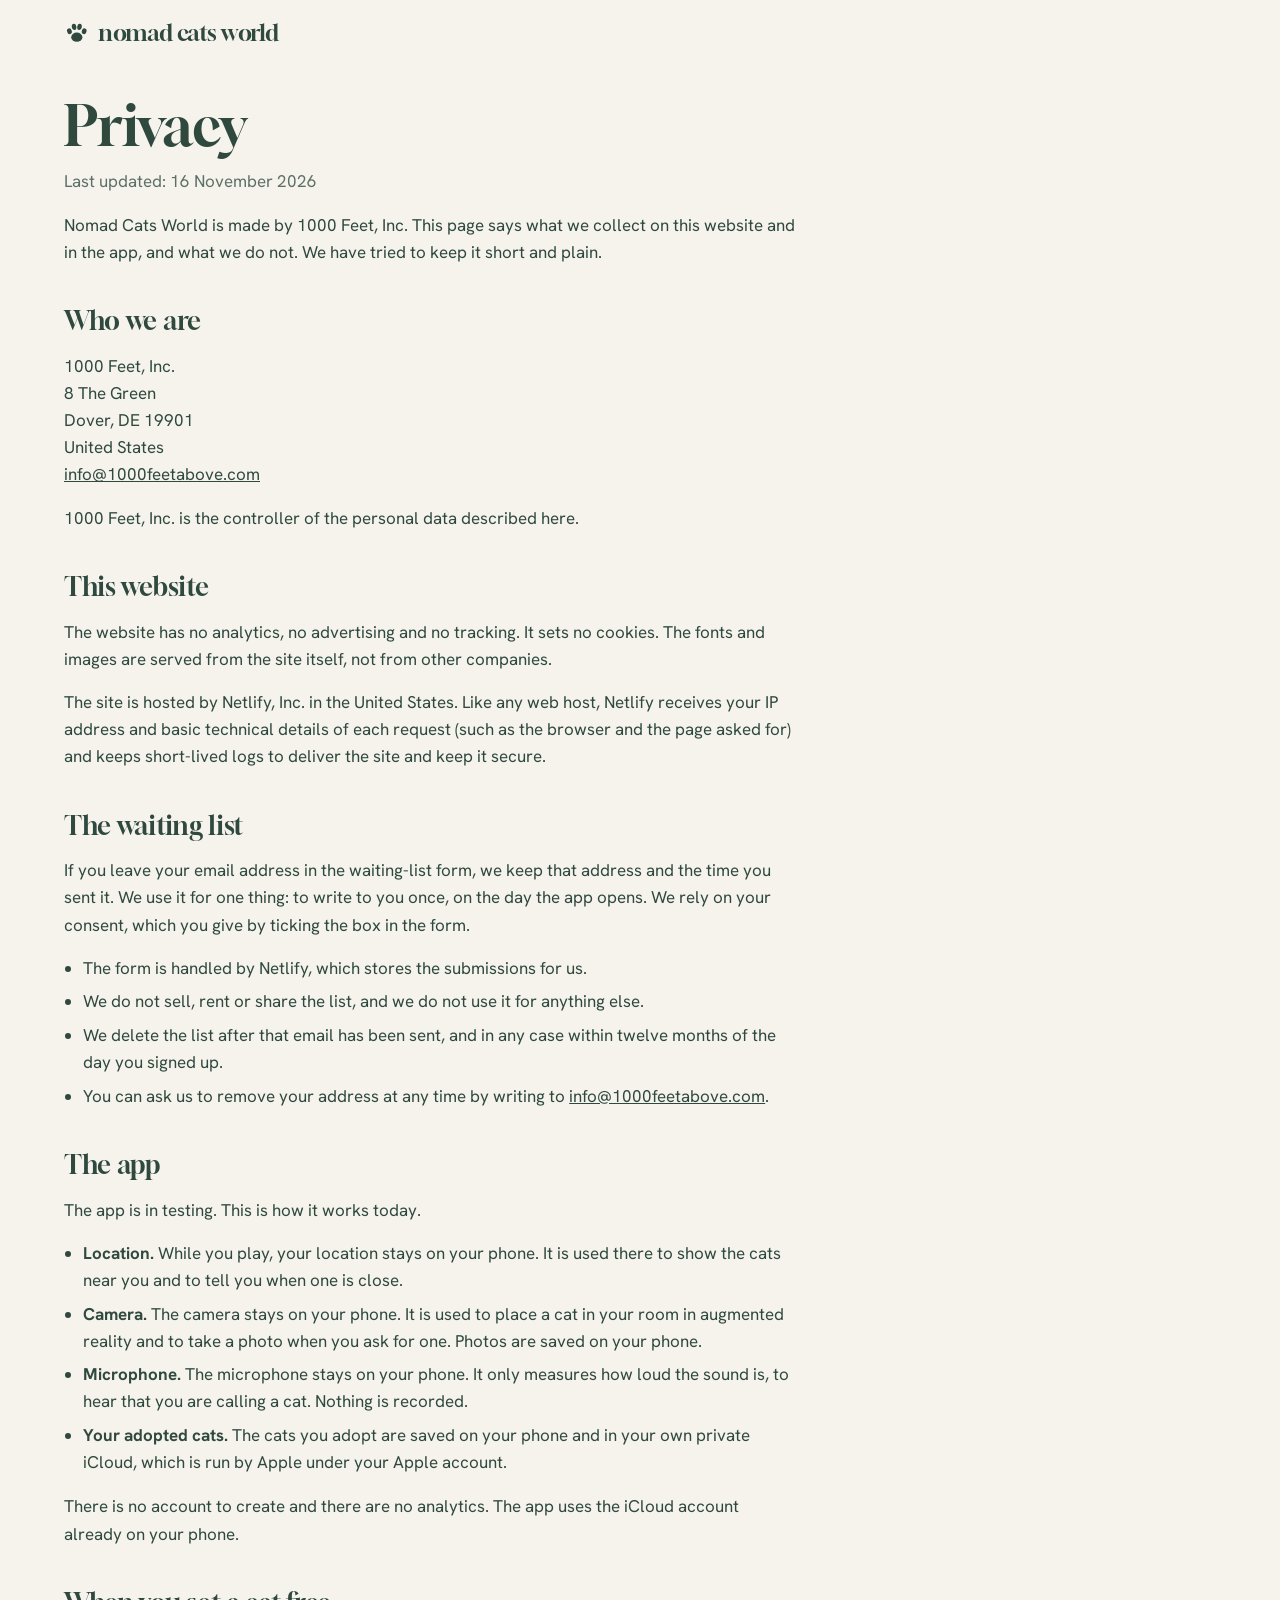
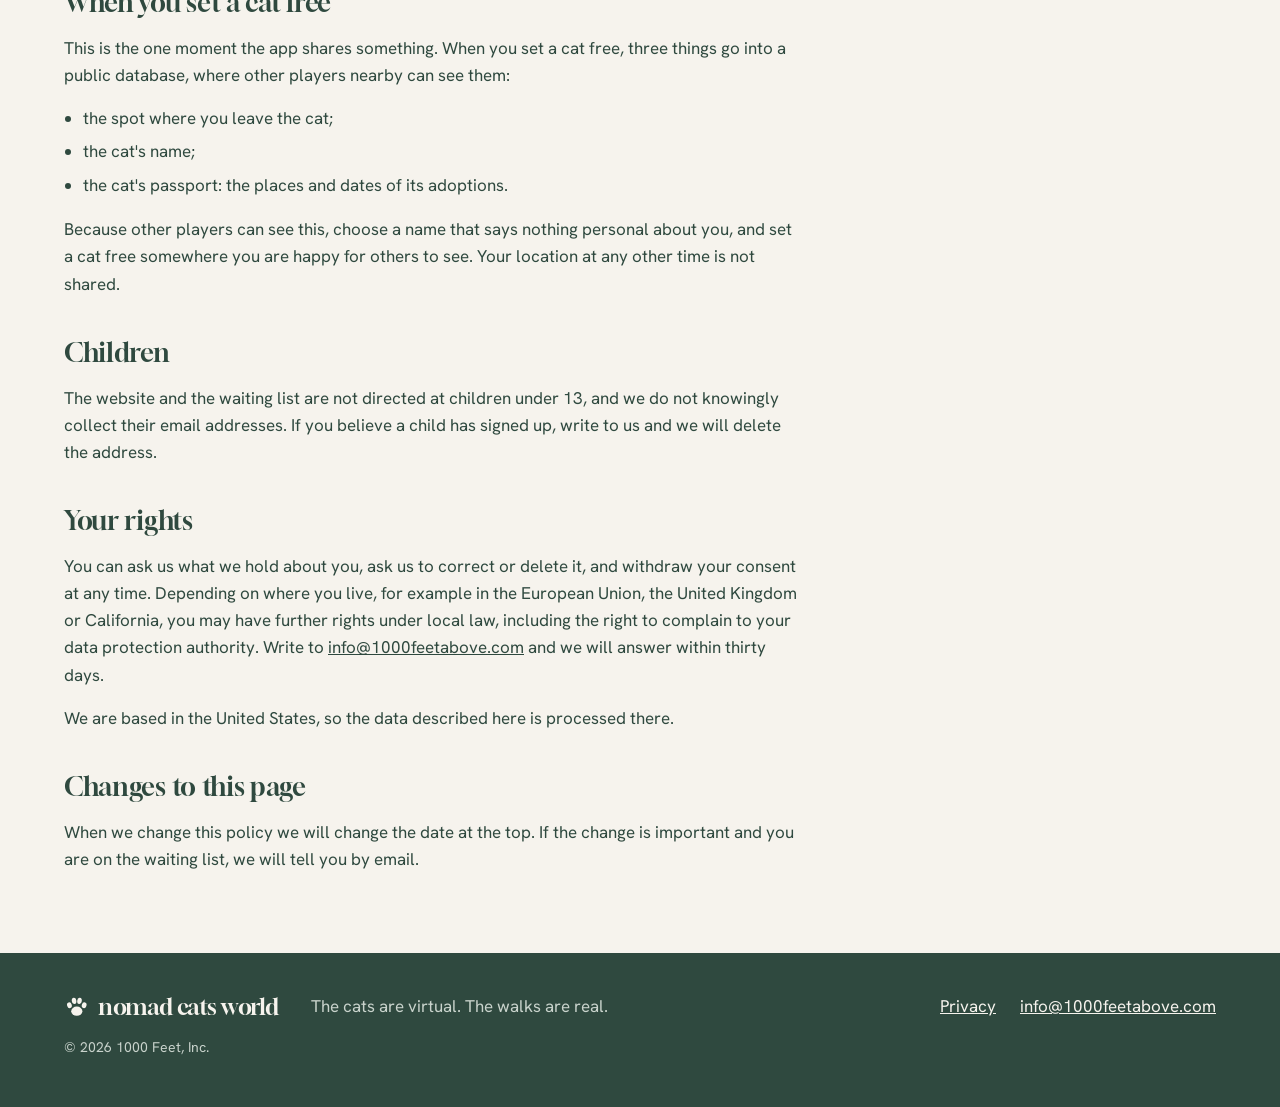
==== sito/privacy.html @ 77ed83c0 "Publish only sito/, update privacy for 0.18 and the contact address - Move the site into sito/ and s" ====
<!DOCTYPE html>
<html lang="en">
<head>
  <meta charset="utf-8">
  <meta name="viewport" content="width=device-width, initial-scale=1">
  <title>Privacy — Nomad Cats World</title>
  <meta name="description" content="What Nomad Cats World collects on this website and in the app, and what it does not.">
  <link rel="canonical" href="https://nomadcatsworld.com/privacy.html">
  <link rel="icon" href="assets/favicon.svg" type="image/svg+xml">
  <link rel="stylesheet" href="css/styles.css">
</head>
<body>
  <a class="skip" href="#main">Skip to content</a>
  <header class="top">
    <a class="wordmark" href="index.html" aria-label="Nomad Cats World, home">
      <svg viewBox="0 0 32 32" aria-hidden="true"><use href="#paw"/></svg>
      <span>nomad cats world</span>
    </a>
  </header>

  <!-- TODO(site): this is a plain-language draft written from how the app and site work today.
       Have a lawyer review it before the waiting list or the app goes live, and update it
       whenever the app changes (accounts, a server, purchases, analytics). -->
  <main id="main" class="legal">
    <h1>Privacy</h1>
    <p class="legal-date">Last updated: 16 November 2026</p>
    <p>Nomad Cats World is made by 1000 Feet, Inc. This page says what we collect on this website and in the app, and what we do not. We have tried to keep it short and plain.</p>

    <h2>Who we are</h2>
    <address>
      1000 Feet, Inc.<br>
      8 The Green<br>
      Dover, DE 19901<br>
      United States<br>
      <a href="mailto:info@1000feetabove.com">info@1000feetabove.com</a>
    </address>
    <p>1000 Feet, Inc. is the controller of the personal data described here.</p>

    <h2>This website</h2>
    <p>The website has no analytics, no advertising and no tracking. It sets no cookies. The fonts and images are served from the site itself, not from other companies.</p>
    <p>The site is hosted by Netlify, Inc. in the United States. Like any web host, Netlify receives your IP address and basic technical details of each request (such as the browser and the page asked for) and keeps short-lived logs to deliver the site and keep it secure.</p>

    <h2>The waiting list</h2>
    <p>If you leave your email address in the waiting-list form, we keep that address and the time you sent it. We use it for one thing: to write to you once, on the day the app opens. We rely on your consent, which you give by ticking the box in the form.</p>
    <ul>
      <li>The form is handled by Netlify, which stores the submissions for us.</li>
      <li>We do not sell, rent or share the list, and we do not use it for anything else.</li>
      <li>We delete the list after that email has been sent, and in any case within twelve months of the day you signed up.</li>
      <li>You can ask us to remove your address at any time by writing to <a href="mailto:info@1000feetabove.com">info@1000feetabove.com</a>.</li>
    </ul>

    <h2>The app</h2>
    <p>The app is in testing. This is how it works today.</p>
    <ul>
      <li><strong>Location.</strong> While you play, your location stays on your phone. It is used there to show the cats near you and to tell you when one is close.</li>
      <li><strong>Camera.</strong> The camera stays on your phone. It is used to place a cat in your room in augmented reality and to take a photo when you ask for one. Photos are saved on your phone.</li>
      <li><strong>Microphone.</strong> The microphone stays on your phone. It only measures how loud the sound is, to hear that you are calling a cat. Nothing is recorded.</li>
      <li><strong>Your adopted cats.</strong> The cats you adopt are saved on your phone and in your own private iCloud, which is run by Apple under your Apple account.</li>
    </ul>
    <p>There is no account to create and there are no analytics. The app uses the iCloud account already on your phone.</p>

    <h2>When you set a cat free</h2>
    <p>This is the one moment the app shares something. When you set a cat free, three things go into a public database, where other players nearby can see them:</p>
    <ul>
      <li>the spot where you leave the cat;</li>
      <li>the cat's name;</li>
      <li>the cat's passport: the places and dates of its adoptions.</li>
    </ul>
    <p>Because other players can see this, choose a name that says nothing personal about you, and set a cat free somewhere you are happy for others to see. Your location at any other time is not shared.</p>

    <h2>Children</h2>
    <p>The website and the waiting list are not directed at children under 13, and we do not knowingly collect their email addresses. If you believe a child has signed up, write to us and we will delete the address.</p>

    <h2>Your rights</h2>
    <p>You can ask us what we hold about you, ask us to correct or delete it, and withdraw your consent at any time. Depending on where you live, for example in the European Union, the United Kingdom or California, you may have further rights under local law, including the right to complain to your data protection authority. Write to <a href="mailto:info@1000feetabove.com">info@1000feetabove.com</a> and we will answer within thirty days.</p>
    <p>We are based in the United States, so the data described here is processed there.</p>

    <h2>Changes to this page</h2>
    <p>When we change this policy we will change the date at the top. If the change is important and you are on the waiting list, we will tell you by email.</p>
  </main>

  <footer class="foot">
    <a class="wordmark" href="index.html">
      <svg viewBox="0 0 32 32" aria-hidden="true"><use href="#paw"/></svg>
      <span>nomad cats world</span>
    </a>
    <p>The cats are virtual. The walks are real.</p>
    <nav aria-label="Legal and contact">
      <a href="privacy.html" aria-current="page">Privacy</a>
      <a href="mailto:info@1000feetabove.com">info@1000feetabove.com</a>
    </nav>
    <p class="foot-legal">© 2026 1000 Feet, Inc.</p>
  </footer>

  <svg width="0" height="0" style="position:absolute" aria-hidden="true">
    <symbol id="paw" viewBox="0 0 32 32">
      <ellipse cx="16" cy="21.500" rx="7" ry="5.800"/>
      <ellipse cx="6.800" cy="14" rx="2.900" ry="3.700" transform="rotate(-18 6.800 14)"/>
      <ellipse cx="12.600" cy="8.600" rx="2.900" ry="3.900" transform="rotate(-6 12.600 8.600)"/>
      <ellipse cx="19.400" cy="8.600" rx="2.900" ry="3.900" transform="rotate(6 19.400 8.600)"/>
      <ellipse cx="25.200" cy="14" rx="2.900" ry="3.700" transform="rotate(18 25.200 14)"/>
    </symbol>
  </svg>
</body>
</html>
---- sito/css/styles.css ----
/* Nomad Cats World — site styles.
   Tokens come from the app: paper, ink green, and the journey scale that the
   map uses for cats with longer stories (gold for one journey, navy for a hundred). */
@font-face {
  font-family: "Gloock"; font-style: normal; font-weight: 400; font-display: swap;
  src: url("../assets/fonts/gloock-latin.woff2") format("woff2");
}
@font-face {
  font-family: "Hanken Grotesk"; font-style: normal; font-weight: 100 900; font-display: swap;
  src: url("../assets/fonts/hanken-grotesk-latin.woff2") format("woff2");
}
:root {
  --paper: #F6F3ED;
  --paper-deep: #ECE7DC;
  --ink: #2F493F;
  --ink-soft: #5C7067;
  --cushion: #B9C79A;
  --white: #FFFFFF;
  --j1: #F0C35A; --j2: #E08A3C; --j3: #C4423F; --j4: #A8326F; --j5: #6B2D82; --j6: #2B2A63;
  --journey: linear-gradient(90deg, var(--j1), var(--j2), var(--j3), var(--j4), var(--j5), var(--j6));
  --display: "Gloock", "Iowan Old Style", "Palatino Linotype", Georgia, serif;
  --text: "Hanken Grotesk", system-ui, -apple-system, "Segoe UI", sans-serif;
  --measure: 34rem;
  --gutter: clamp(1.25rem, 5vw, 4.5rem);
}

*, *::before, *::after { box-sizing: border-box; }
html { scroll-behavior: smooth; }
body {
  margin: 0;
  background: var(--paper);
  color: var(--ink);
  font: 400 1.0625rem/1.6 var(--text);
  -webkit-font-smoothing: antialiased;
}
img { max-width: 100%; height: auto; display: block; }
a { color: inherit; }
:focus-visible { outline: 3px solid var(--j4); outline-offset: 3px; border-radius: 4px; }
h1, h2, h3 { font-family: var(--display); font-weight: 400; margin: 0; letter-spacing: -0.012em; }
h1 { font-size: clamp(2.75rem, 7.2vw, 5.75rem); line-height: 0.98; }
h2 { font-size: clamp(2rem, 4.4vw, 3.25rem); line-height: 1.05; }
h3 { font-size: 1.45rem; line-height: 1.2; }
p { margin: 0; }

.skip { position: absolute; left: -999px; top: 0; background: var(--ink); color: var(--paper); padding: .6rem 1rem; z-index: 10; }
.skip:focus { left: 1rem; top: 1rem; }

/* Header */
.top {
  display: flex; align-items: center; justify-content: space-between; gap: 1.5rem;
  padding: 1.25rem var(--gutter);
}
.wordmark { display: inline-flex; align-items: center; gap: .55rem; text-decoration: none; font: 400 1.45rem/1 var(--display); letter-spacing: -0.02em; }
.wordmark, .top nav .nav-get { white-space: nowrap; }
.wordmark svg { width: 1.6rem; height: 1.6rem; fill: var(--ink); }
.top nav { display: flex; align-items: center; gap: clamp(.9rem, 2.4vw, 2rem); font-weight: 500; font-size: .98rem; }
.top nav a { text-decoration: none; padding: .35rem 0; border-bottom: 2px solid transparent; }
.top nav a:hover { border-bottom-color: var(--ink); }
.top nav .nav-get { background: var(--ink); color: var(--paper); padding: .6rem 1.1rem; border-radius: 999px; border: 0; }
.top nav .nav-get:hover { background: #223830; }

/* Hero */
.hero {
  display: grid; grid-template-columns: minmax(0, 1.25fr) minmax(0, .75fr); align-items: center;
  gap: clamp(2rem, 6vw, 5rem);
  padding: clamp(2rem, 6vw, 5rem) var(--gutter) clamp(3rem, 7vw, 6rem);
}
.hero-words { max-width: 46rem; }
.lede { margin-top: 1.75rem; max-width: var(--measure); font-size: clamp(1.1rem, 1.5vw, 1.3rem); line-height: 1.55; color: var(--ink-soft); }
.fine { margin-top: .9rem; font-size: .92rem; color: var(--ink-soft); }

.stores { display: flex; flex-wrap: wrap; gap: .75rem; margin-top: 2rem; }
.store {
  display: inline-flex; align-items: center; gap: .7rem;
  background: var(--ink); color: var(--paper); text-decoration: none;
  padding: .7rem 1.25rem .75rem 1rem; border-radius: 14px; min-width: 11.5rem;
  font: 600 1.12rem/1.15 var(--text);
}
.store svg { width: 1.6rem; height: 1.6rem; flex: none; }
.store small { display: block; font: 400 .72rem/1.2 var(--text); opacity: .8; }
.store[aria-disabled="true"] { cursor: default; }
.store:not([aria-disabled="true"]):hover { background: #223830; }

.phone {
  margin: 0; justify-self: center; width: min(100%, 19rem);
  border-radius: 2.6rem; padding: .55rem; background: var(--ink);
  box-shadow: 0 2.5rem 4rem -2rem rgba(47, 73, 63, .55);
}
.phone img { border-radius: 2.1rem; width: 100%; }
.hero-phone { transform: rotate(2.5deg); }

/* Journey: the page's one loud element */
.journey { background: var(--ink); color: var(--paper); padding: clamp(3rem, 7vw, 6rem) var(--gutter); }
.journey-intro { margin-top: 1rem; max-width: var(--measure); color: #C9D3CC; }
.route {
  list-style: none; margin: clamp(3rem, 6vw, 4.5rem) 0 0; padding: 0; position: relative;
  display: grid; grid-template-columns: repeat(6, minmax(0, 1fr)); gap: 1rem;
}
.route::before {
  content: ""; position: absolute; left: 0; right: 0; top: .55rem; height: .5rem;
  border-radius: 999px; background: var(--journey);
}
.route li { position: relative; padding-top: 2.4rem; }
.route li::before {
  content: ""; position: absolute; left: 0; top: 0; width: 1.6rem; height: 1.6rem; border-radius: 50%;
  background: color-mix(in srgb, var(--j1) calc((1 - var(--at)) * 100%), var(--j6));
  border: .3rem solid var(--ink); box-shadow: 0 0 0 2px var(--paper);
}
.route li:nth-child(2)::before { background: var(--j2); }
.route li:nth-child(3)::before { background: var(--j3); }
.route li:nth-child(4)::before { background: var(--j4); }
.route li:nth-child(5)::before { background: var(--j5); }
.stop { display: block; font: 400 1.5rem/1.15 var(--display); }
.who { display: block; margin-top: .3rem; font-size: .93rem; line-height: 1.4; color: #C9D3CC; }
.journey-note { margin-top: 2.75rem; font-size: .95rem; color: #C9D3CC; }

/* How you play: a real sequence, so it is numbered */
.how {
  display: grid; grid-template-columns: minmax(0, 1.1fr) minmax(0, .9fr); gap: clamp(2rem, 6vw, 5rem);
  padding: clamp(3.5rem, 8vw, 7rem) var(--gutter); align-items: start;
}
.how h2 { grid-column: 1 / -1; }
.steps { list-style: none; counter-reset: step; margin: 0; padding: 0; display: grid; gap: 1.9rem; }
.steps li { counter-increment: step; display: grid; grid-template-columns: 3.25rem 1fr; column-gap: 1rem; }
.steps li::before {
  content: counter(step); grid-row: span 2;
  font: 400 2.6rem/1 var(--display); color: var(--j3);
}
.steps li:nth-child(1)::before { color: var(--j2); }
.steps li:nth-child(n+4)::before { color: var(--j4); }
.steps li:nth-child(n+6)::before { color: var(--j5); }
.steps p { margin-top: .3rem; max-width: 30rem; color: var(--ink-soft); }
.how-shots { display: grid; grid-template-columns: 1fr 1fr; gap: 1.25rem; align-items: start; position: sticky; top: 2rem; }
.how-shots .phone { width: 100%; border-radius: 2rem; padding: .4rem; }
.how-shots .phone img { border-radius: 1.65rem; }
.how-shots .phone:last-child { margin-top: 3.5rem; }

/* Cats */
.cats { background: var(--paper-deep); padding: clamp(3.5rem, 8vw, 7rem) var(--gutter); }
.cats-head { display: grid; grid-template-columns: minmax(0, 1fr) minmax(0, 1fr); gap: clamp(1.5rem, 5vw, 4rem); align-items: end; }
.cats-head p { max-width: var(--measure); color: var(--ink-soft); }
.breeds { list-style: none; margin: clamp(2rem, 5vw, 3.5rem) 0 0; padding: 0; display: grid; grid-template-columns: repeat(4, minmax(0, 1fr)); gap: 1rem; }
.breeds li { background: var(--paper); border-radius: 1.25rem; overflow: hidden; }
.breeds img { width: 100%; aspect-ratio: 3 / 2; object-fit: cover; }
.breeds span { display: block; padding: .15rem 1rem .85rem; font: 400 1.2rem/1.2 var(--display); }
.story { margin: clamp(2.5rem, 6vw, 4.5rem) 0 0; max-width: 46rem; }
.story p { font: 400 clamp(1.5rem, 2.8vw, 2.25rem)/1.25 var(--display); }
.story footer { margin-top: 1rem; font-size: .95rem; color: var(--ink-soft); }

/* Passport */
.passport {
  display: grid; grid-template-columns: minmax(0, 1fr) minmax(0, 1fr); gap: clamp(2rem, 6vw, 5rem); align-items: center;
  padding: clamp(3.5rem, 8vw, 7rem) var(--gutter);
}
.passport-words p { margin-top: 1.25rem; max-width: var(--measure); color: var(--ink-soft); }
.book {
  background: var(--white); border-radius: 1.5rem; padding: clamp(1.25rem, 3vw, 2rem);
  border: 1px solid #DDD6C8; max-width: 30rem; justify-self: center; width: 100%;
  transform: rotate(-1.5deg);
}
.book header { display: flex; gap: 1.1rem; align-items: center; padding-bottom: 1.25rem; border-bottom: 1px dashed #CFC7B6; }
.book header img { width: 5.5rem; height: 5.5rem; border-radius: 1.1rem; background: var(--paper); }
.book-name { font: 400 2.1rem/1 var(--display); }
.book-kind { margin-top: .35rem; font-weight: 600; }
.book-nature { color: var(--ink-soft); font-size: .95rem; }
.stamps { list-style: none; margin: 1.5rem 0 0; padding: 0; display: flex; flex-wrap: wrap; gap: .9rem 1rem; }
.stamps li {
  width: 6.2rem; height: 6.2rem; border-radius: 50%; display: grid; place-content: center; text-align: center;
  border: 2px solid currentColor; outline: 1px dashed currentColor; outline-offset: -7px;
  color: var(--j2); line-height: 1.15;
}
.stamps li:nth-child(2) { color: var(--j3); transform: rotate(-9deg); }
.stamps li:nth-child(3) { color: var(--j4); transform: rotate(6deg); }
.stamps li:nth-child(4) { color: var(--j5); transform: rotate(-4deg); }
.stamps li:nth-child(5) { color: var(--j6); transform: rotate(8deg); }
.stamps b { font: 400 .98rem/1.1 var(--display); }
.stamps i { font-style: normal; font-size: .72rem; }
.book-count { margin-top: 1.4rem; font-weight: 600; }
.book-note { margin-top: .35rem; font-size: .88rem; color: var(--ink-soft); }

/* Get the app */
.get { background: var(--cushion); padding: clamp(3.5rem, 8vw, 7rem) var(--gutter); }
.get > p { margin-top: 1rem; max-width: var(--measure); }
.notify { margin-top: 2rem; max-width: 34rem; }
.notify label { display: block; font-weight: 600; margin-bottom: .45rem; }
.notify-row { display: flex; gap: .6rem; flex-wrap: wrap; }
.notify input {
  flex: 1 1 14rem; min-width: 0; font: inherit; color: var(--ink);
  padding: .85rem 1rem; border-radius: 12px; border: 2px solid var(--ink); background: var(--paper);
}
.notify button {
  font: 600 1rem/1 var(--text); color: var(--paper); background: var(--ink);
  border: 0; border-radius: 12px; padding: .95rem 1.3rem; cursor: pointer;
}
.notify button:hover { background: #223830; }
.notify .notify-consent { display: flex; gap: .6rem; align-items: flex-start; margin: .9rem 0 0; font-weight: 400; font-size: .95rem; line-height: 1.45; }
.notify .notify-consent input { flex: none; width: 1.15rem; height: 1.15rem; margin: .15rem 0 0; padding: 0; accent-color: var(--ink); }
.notify button[disabled] { opacity: .6; cursor: default; }
.notify-status { min-height: 1.6em; margin-top: .6rem; font-weight: 500; }

/* Privacy page */
.legal { padding: 2rem var(--gutter) 5rem; max-width: calc(46rem + 2 * var(--gutter)); }
.legal h1 { font-size: clamp(2.2rem, 5vw, 3.5rem); }
.legal h2 { font-size: 1.6rem; line-height: 1.2; margin-top: 2.5rem; }
.legal p, .legal ul, .legal address { margin-top: 1rem; }
.legal ul { padding-left: 1.2rem; }
.legal li + li { margin-top: .4rem; }
.legal address { font-style: normal; }
.legal .legal-date { color: var(--ink-soft); }

/* Footer */
.foot {
  display: grid; grid-template-columns: auto 1fr auto; gap: 1rem 2rem; align-items: center;
  padding: 2.5rem var(--gutter) 3rem; background: var(--ink); color: var(--paper);
}
.foot .wordmark svg { fill: var(--paper); }
.foot p { color: #C9D3CC; }
.foot nav { display: flex; gap: 1.5rem; flex-wrap: wrap; }
.foot-legal { grid-column: 1 / -1; font-size: .88rem; }

/* Smaller screens */
@media (max-width: 60rem) {
  .hero, .how, .passport, .cats-head { grid-template-columns: minmax(0, 1fr); }
  .hero-phone { transform: rotate(1.5deg); }
  .breeds { grid-template-columns: repeat(2, minmax(0, 1fr)); }
  .how-shots { position: static; max-width: 30rem; }
  .route { grid-template-columns: minmax(0, 1fr); gap: 1.6rem; padding-left: .25rem; }
  .route::before { left: .55rem; right: auto; top: 0; bottom: 0; width: .5rem; height: auto; background: linear-gradient(180deg, var(--j1), var(--j2), var(--j3), var(--j4), var(--j5), var(--j6)); }
  .route li { padding: 0 0 0 2.6rem; }
  .foot { grid-template-columns: minmax(0, 1fr); }
}
@media (max-width: 40rem) {
  .top nav a:not(.nav-get) { display: none; }
  .store { flex: 1 1 100%; }
  .wordmark { font-size: 1.25rem; }
  .book { transform: rotate(-1deg); width: calc(100% - .5rem); }
}
@media (prefers-reduced-motion: reduce) {
  html { scroll-behavior: auto; }
}
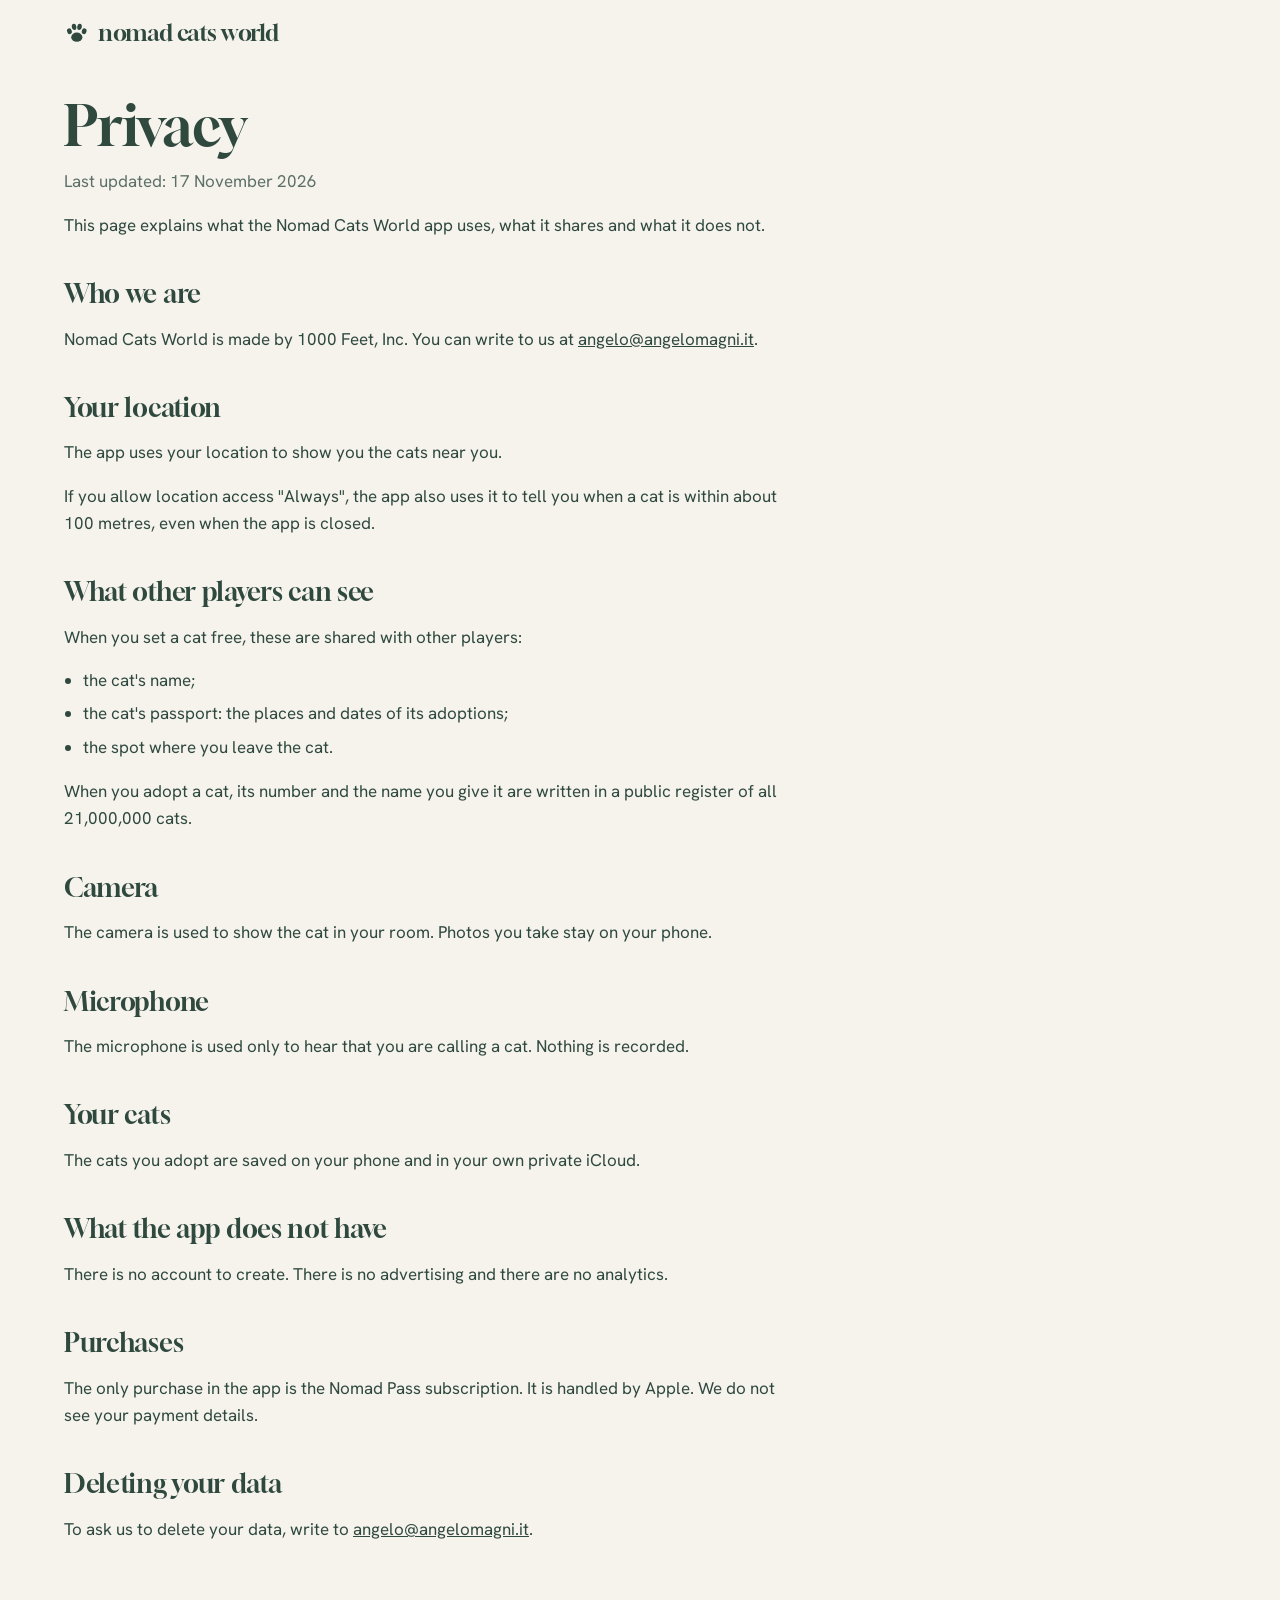
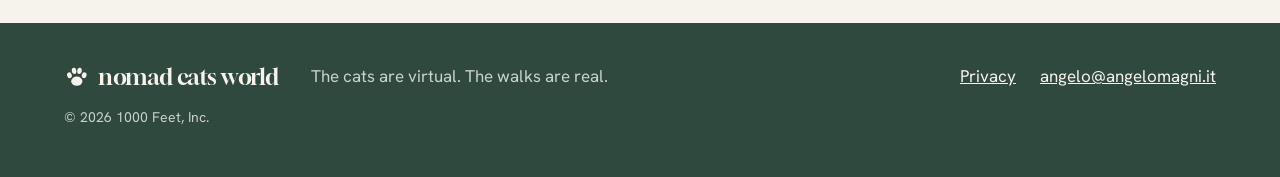
==== commit d84b3274: "Align the site with the current app and rewrite the privacy page - privacy.html: real policy built o" ====
--- a/sito/privacy.html
+++ b/sito/privacy.html
@@ -4,7 +4,7 @@
   <meta charset="utf-8">
   <meta name="viewport" content="width=device-width, initial-scale=1">
   <title>Privacy — Nomad Cats World</title>
-  <meta name="description" content="What Nomad Cats World collects on this website and in the app, and what it does not.">
+  <meta name="description" content="What the Nomad Cats World app uses, what it shares and what it does not.">
   <link rel="canonical" href="https://nomadcatsworld.com/privacy.html">
   <link rel="icon" href="assets/favicon.svg" type="image/svg+xml">
   <link rel="stylesheet" href="css/styles.css">
@@ -18,65 +18,44 @@
     </a>
   </header>
 
-  <!-- TODO(site): this is a plain-language draft written from how the app and site work today.
-       Have a lawyer review it before the waiting list or the app goes live, and update it
-       whenever the app changes (accounts, a server, purchases, analytics). -->
   <main id="main" class="legal">
     <h1>Privacy</h1>
-    <p class="legal-date">Last updated: 16 November 2026</p>
-    <p>Nomad Cats World is made by 1000 Feet, Inc. This page says what we collect on this website and in the app, and what we do not. We have tried to keep it short and plain.</p>
+    <p class="legal-date">Last updated: 17 November 2026</p>
+    <p>This page explains what the Nomad Cats World app uses, what it shares and what it does not.</p>
 
     <h2>Who we are</h2>
-    <address>
-      1000 Feet, Inc.<br>
-      8 The Green<br>
-      Dover, DE 19901<br>
-      United States<br>
-      <a href="mailto:info@1000feetabove.com">info@1000feetabove.com</a>
-    </address>
-    <p>1000 Feet, Inc. is the controller of the personal data described here.</p>
+    <p>Nomad Cats World is made by 1000 Feet, Inc. You can write to us at <a href="mailto:angelo@angelomagni.it">angelo@angelomagni.it</a>.</p>
 
-    <h2>This website</h2>
-    <p>The website has no analytics, no advertising and no tracking. It sets no cookies. The fonts and images are served from the site itself, not from other companies.</p>
-    <p>The site is hosted by Netlify, Inc. in the United States. Like any web host, Netlify receives your IP address and basic technical details of each request (such as the browser and the page asked for) and keeps short-lived logs to deliver the site and keep it secure.</p>
+    <h2>Your location</h2>
+    <p>The app uses your location to show you the cats near you.</p>
+    <p>If you allow location access "Always", the app also uses it to tell you when a cat is within about 100 metres, even when the app is closed.</p>
 
-    <h2>The waiting list</h2>
-    <p>If you leave your email address in the waiting-list form, we keep that address and the time you sent it. We use it for one thing: to write to you once, on the day the app opens. We rely on your consent, which you give by ticking the box in the form.</p>
+    <h2>What other players can see</h2>
+    <p>When you set a cat free, these are shared with other players:</p>
     <ul>
-      <li>The form is handled by Netlify, which stores the submissions for us.</li>
-      <li>We do not sell, rent or share the list, and we do not use it for anything else.</li>
-      <li>We delete the list after that email has been sent, and in any case within twelve months of the day you signed up.</li>
-      <li>You can ask us to remove your address at any time by writing to <a href="mailto:info@1000feetabove.com">info@1000feetabove.com</a>.</li>
+      <li>the cat's name;</li>
+      <li>the cat's passport: the places and dates of its adoptions;</li>
+      <li>the spot where you leave the cat.</li>
     </ul>
+    <p>When you adopt a cat, its number and the name you give it are written in a public register of all 21,000,000 cats.</p>
 
-    <h2>The app</h2>
-    <p>The app is in testing. This is how it works today.</p>
-    <ul>
-      <li><strong>Location.</strong> While you play, your location stays on your phone. It is used there to show the cats near you and to tell you when one is close.</li>
-      <li><strong>Camera.</strong> The camera stays on your phone. It is used to place a cat in your room in augmented reality and to take a photo when you ask for one. Photos are saved on your phone.</li>
-      <li><strong>Microphone.</strong> The microphone stays on your phone. It only measures how loud the sound is, to hear that you are calling a cat. Nothing is recorded.</li>
-      <li><strong>Your adopted cats.</strong> The cats you adopt are saved on your phone and in your own private iCloud, which is run by Apple under your Apple account.</li>
-    </ul>
-    <p>There is no account to create and there are no analytics. The app uses the iCloud account already on your phone.</p>
+    <h2>Camera</h2>
+    <p>The camera is used to show the cat in your room. Photos you take stay on your phone.</p>
 
-    <h2>When you set a cat free</h2>
-    <p>This is the one moment the app shares something. When you set a cat free, three things go into a public database, where other players nearby can see them:</p>
-    <ul>
-      <li>the spot where you leave the cat;</li>
-      <li>the cat's name;</li>
-      <li>the cat's passport: the places and dates of its adoptions.</li>
-    </ul>
-    <p>Because other players can see this, choose a name that says nothing personal about you, and set a cat free somewhere you are happy for others to see. Your location at any other time is not shared.</p>
+    <h2>Microphone</h2>
+    <p>The microphone is used only to hear that you are calling a cat. Nothing is recorded.</p>
 
-    <h2>Children</h2>
-    <p>The website and the waiting list are not directed at children under 13, and we do not knowingly collect their email addresses. If you believe a child has signed up, write to us and we will delete the address.</p>
+    <h2>Your cats</h2>
+    <p>The cats you adopt are saved on your phone and in your own private iCloud.</p>
 
-    <h2>Your rights</h2>
-    <p>You can ask us what we hold about you, ask us to correct or delete it, and withdraw your consent at any time. Depending on where you live, for example in the European Union, the United Kingdom or California, you may have further rights under local law, including the right to complain to your data protection authority. Write to <a href="mailto:info@1000feetabove.com">info@1000feetabove.com</a> and we will answer within thirty days.</p>
-    <p>We are based in the United States, so the data described here is processed there.</p>
+    <h2>What the app does not have</h2>
+    <p>There is no account to create. There is no advertising and there are no analytics.</p>
 
-    <h2>Changes to this page</h2>
-    <p>When we change this policy we will change the date at the top. If the change is important and you are on the waiting list, we will tell you by email.</p>
+    <h2>Purchases</h2>
+    <p>The only purchase in the app is the Nomad Pass subscription. It is handled by Apple. We do not see your payment details.</p>
+
+    <h2>Deleting your data</h2>
+    <p>To ask us to delete your data, write to <a href="mailto:angelo@angelomagni.it">angelo@angelomagni.it</a>.</p>
   </main>
 
   <footer class="foot">
@@ -87,7 +66,7 @@
     <p>The cats are virtual. The walks are real.</p>
     <nav aria-label="Legal and contact">
       <a href="privacy.html" aria-current="page">Privacy</a>
-      <a href="mailto:info@1000feetabove.com">info@1000feetabove.com</a>
+      <a href="mailto:angelo@angelomagni.it">angelo@angelomagni.it</a>
     </nav>
     <p class="foot-legal">© 2026 1000 Feet, Inc.</p>
   </footer>
--- a/sito/css/styles.css
+++ b/sito/css/styles.css
@@ -142,10 +142,13 @@
 .breeds { list-style: none; margin: clamp(2rem, 5vw, 3.5rem) 0 0; padding: 0; display: grid; grid-template-columns: repeat(4, minmax(0, 1fr)); gap: 1rem; }
 .breeds li { background: var(--paper); border-radius: 1.25rem; overflow: hidden; }
 .breeds img { width: 100%; aspect-ratio: 3 / 2; object-fit: cover; }
-.breeds span { display: block; padding: .15rem 1rem .85rem; font: 400 1.2rem/1.2 var(--display); }
-.story { margin: clamp(2.5rem, 6vw, 4.5rem) 0 0; max-width: 46rem; }
-.story p { font: 400 clamp(1.5rem, 2.8vw, 2.25rem)/1.25 var(--display); }
-.story footer { margin-top: 1rem; font-size: .95rem; color: var(--ink-soft); }
+.rarity-block { margin-top: clamp(2.5rem, 6vw, 4.5rem); max-width: 40rem; }
+.rarity-block > p { margin-top: .6rem; color: var(--ink-soft); }
+.rarity { margin: 1.5rem 0 0; padding: 0; }
+.rarity div { display: flex; justify-content: space-between; align-items: baseline; gap: 1rem; padding: .7rem 0; border-bottom: 1px solid #D6CFC0; }
+.rarity div:first-child { border-top: 1px solid #D6CFC0; }
+.rarity dt { font: 400 1.25rem/1.2 var(--display); }
+.rarity dd { margin: 0; font-weight: 600; font-variant-numeric: tabular-nums; }
 
 /* Passport */
 .passport {
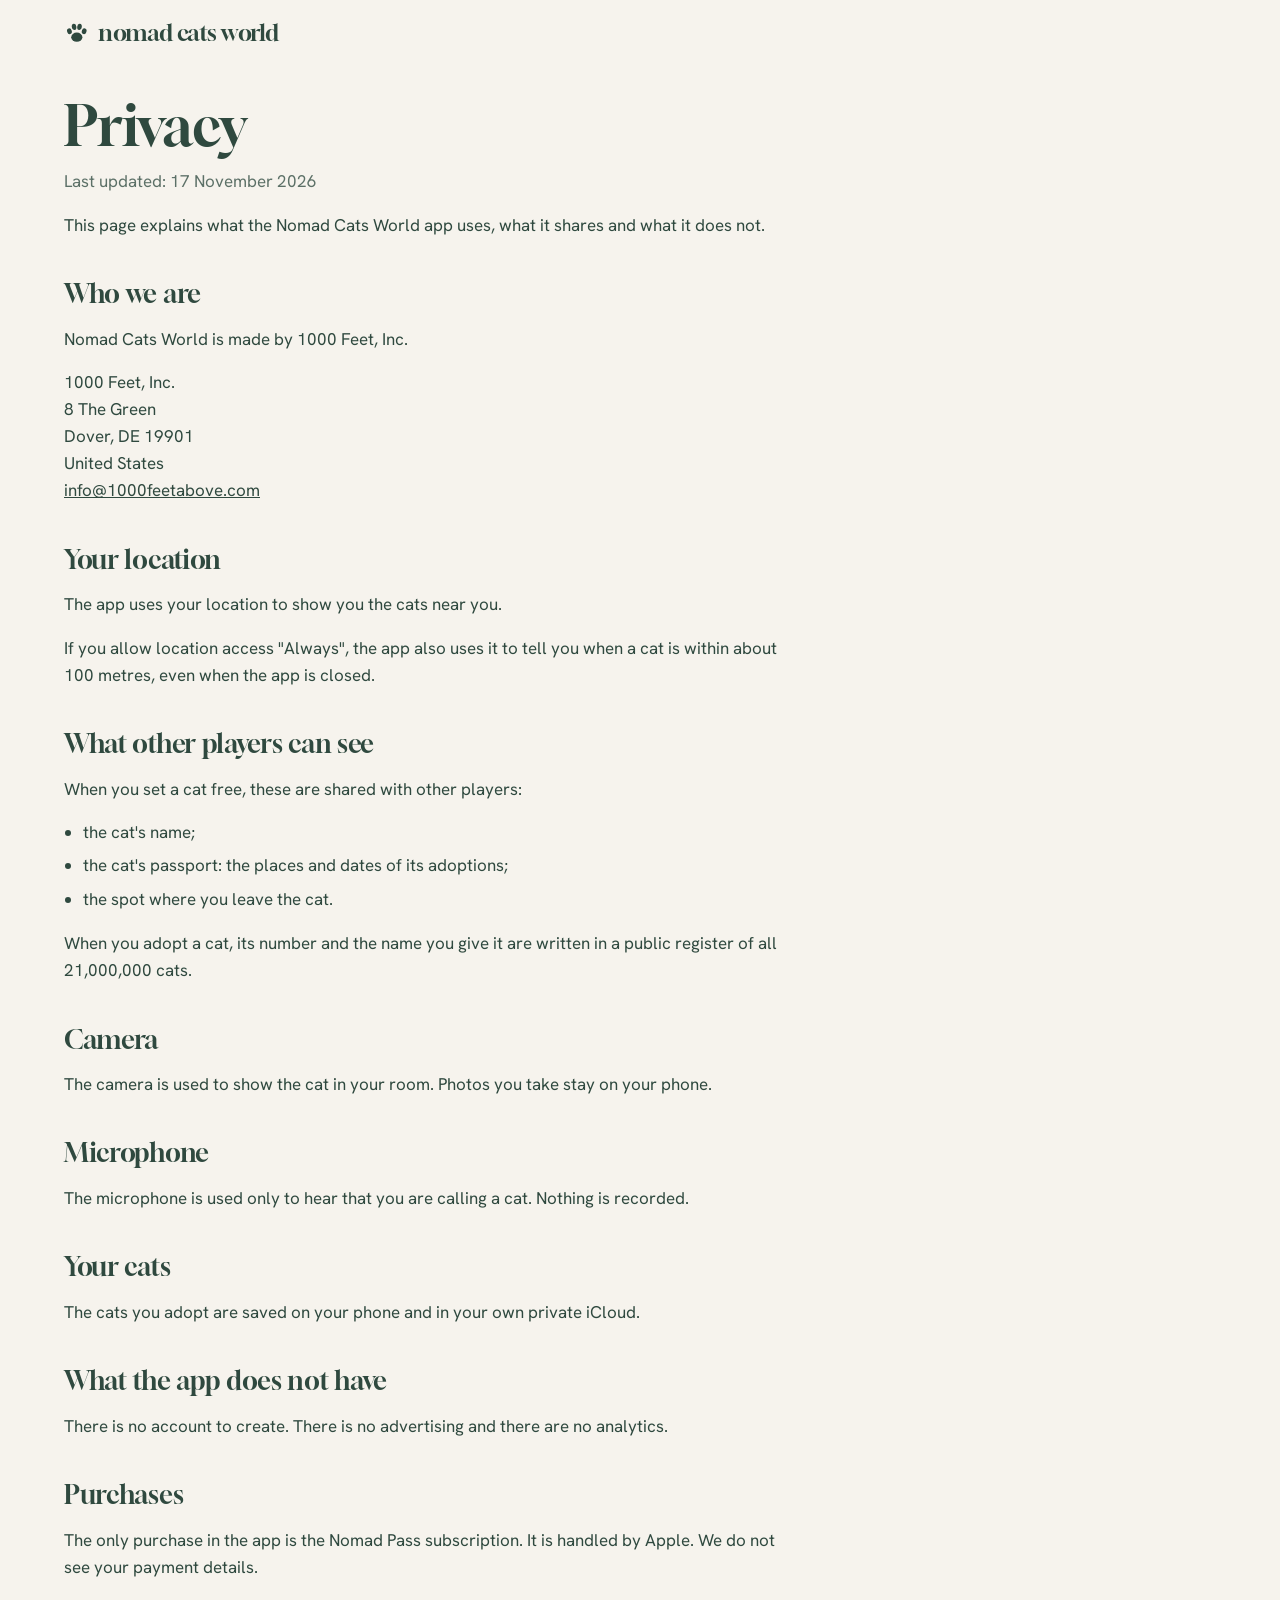
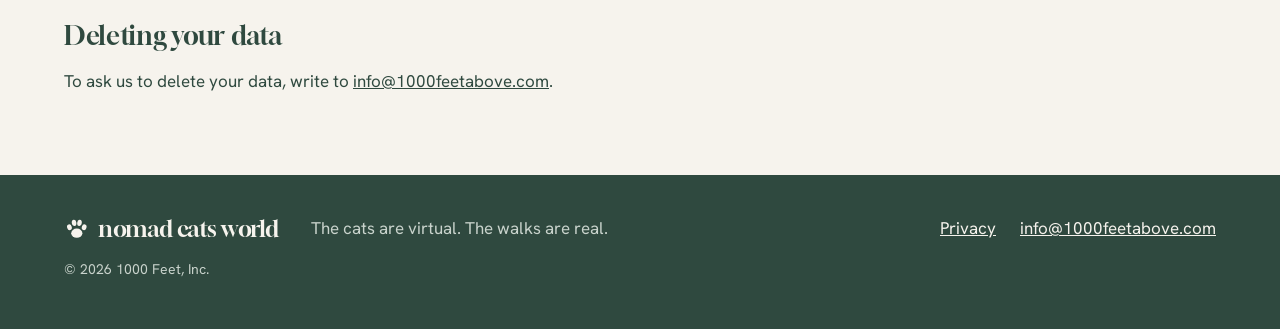
==== commit 09572098: "Privacy: contact info@1000feetabove.com and the company's postal address Co-Authored-By: Claude Opus" ====
--- a/sito/privacy.html
+++ b/sito/privacy.html
@@ -24,7 +24,14 @@
     <p>This page explains what the Nomad Cats World app uses, what it shares and what it does not.</p>
 
     <h2>Who we are</h2>
-    <p>Nomad Cats World is made by 1000 Feet, Inc. You can write to us at <a href="mailto:angelo@angelomagni.it">angelo@angelomagni.it</a>.</p>
+    <p>Nomad Cats World is made by 1000 Feet, Inc.</p>
+    <address>
+      1000 Feet, Inc.<br>
+      8 The Green<br>
+      Dover, DE 19901<br>
+      United States<br>
+      <a href="mailto:info@1000feetabove.com">info@1000feetabove.com</a>
+    </address>
 
     <h2>Your location</h2>
     <p>The app uses your location to show you the cats near you.</p>
@@ -55,7 +62,7 @@
     <p>The only purchase in the app is the Nomad Pass subscription. It is handled by Apple. We do not see your payment details.</p>
 
     <h2>Deleting your data</h2>
-    <p>To ask us to delete your data, write to <a href="mailto:angelo@angelomagni.it">angelo@angelomagni.it</a>.</p>
+    <p>To ask us to delete your data, write to <a href="mailto:info@1000feetabove.com">info@1000feetabove.com</a>.</p>
   </main>
 
   <footer class="foot">
@@ -66,7 +73,7 @@
     <p>The cats are virtual. The walks are real.</p>
     <nav aria-label="Legal and contact">
       <a href="privacy.html" aria-current="page">Privacy</a>
-      <a href="mailto:angelo@angelomagni.it">angelo@angelomagni.it</a>
+      <a href="mailto:info@1000feetabove.com">info@1000feetabove.com</a>
     </nav>
     <p class="foot-legal">© 2026 1000 Feet, Inc.</p>
   </footer>
